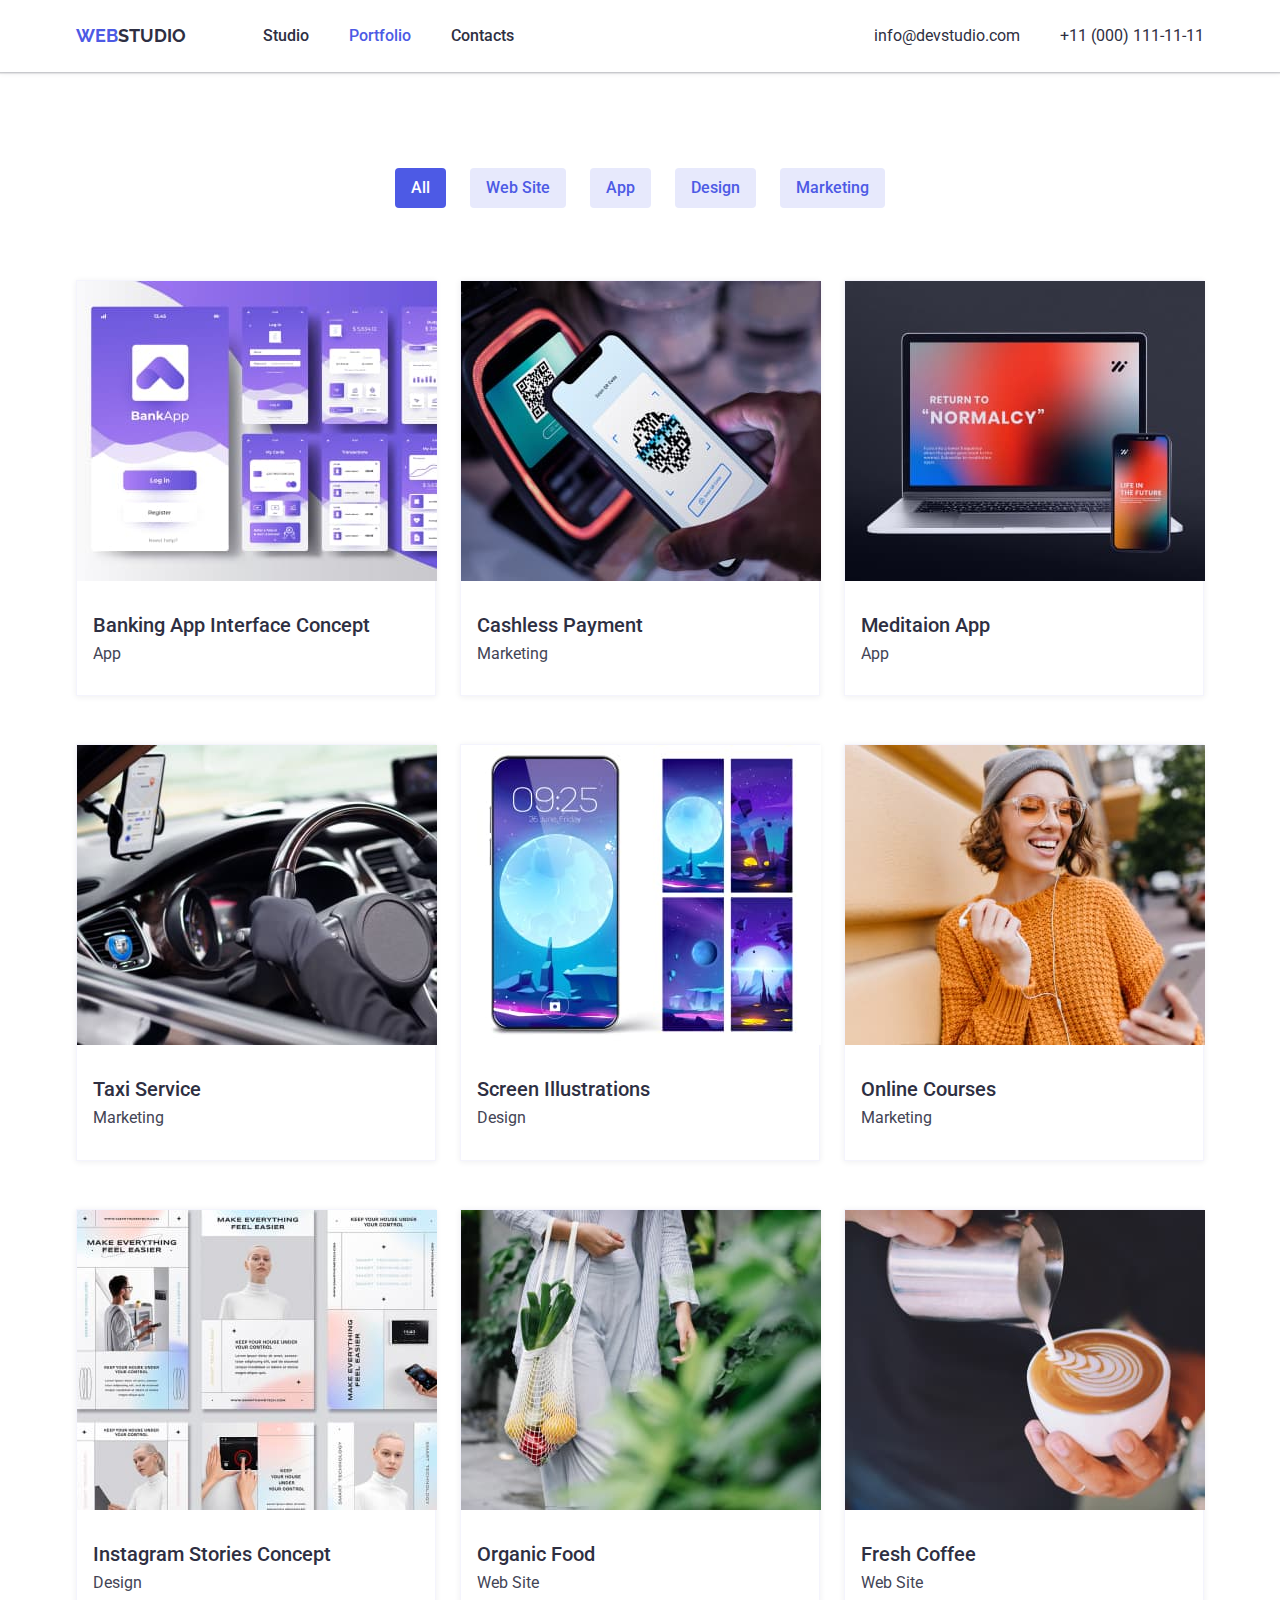
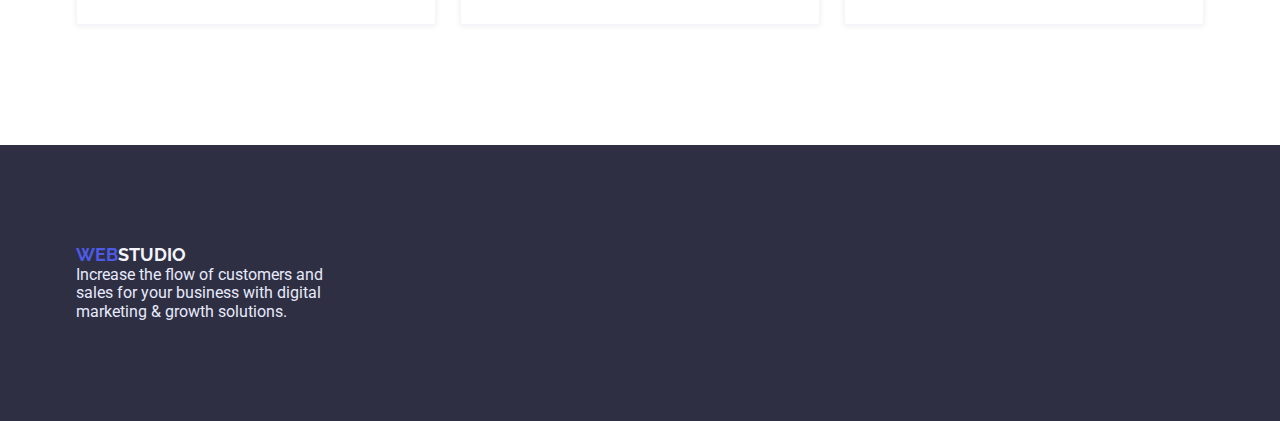
==== portfolio.html @ 1dbfd9e4 "Перенос проекта" ====
<!DOCTYPE html>
<html lang="en">
	<head>
		<meta charset="UTF-8" />
		<meta http-equiv="X-UA-Compatible" content="IE=edge" />
		<meta name="viewport" content="width=device-width, initial-scale=1.0" />
		<title>Portfolio</title>
		<link
			href="https://fonts.googleapis.com/css2?family=Raleway:wght@700&family=Roboto:wght@400;500;700;900&display=swap"
			rel="stylesheet"
		/>
		<link rel="stylesheet" href="./css/modern-normalize.css" />
		<link rel="stylesheet" href="./css/styles.css" />
	</head>
	<body>
		<header class="header">
			<div class="container main-nav">
				<a href="./index.html" class="logo">Web<span class="logo-dark">Studio</span></a>
				<nav>
					<ul class="site-nav list">
						<li class="item"><a href="./index.html" class="link underlineless">Studio</a></li>
						<li class="item"><a href="./portfolio.html" class="link underlineless current">Portfolio</a></li>
						<li class="item"><a href="" class="link underlineless">Contacts</a></li>
					</ul>
				</nav>
				<ul class="contact list">
					<li class="item"><a href="mailto:info@devstudio.com" class="link underlineless">info@devstudio.com</a></li>
					<li class="item"><a href="tel:+110001111111" class="link underlineless">+11 (000) 111-11-11</a></li>
				</ul>
			</div>
		</header>

		<main>
			<section class="section portfolio">
				<div class="container">
					<h1 class="section-title visually-hidden">Portfolio</h1>
					<ul class="filters-list list">
						<li class="filters">
							<button type="button" class="button primary">All</button>
						</li>
						<li class="filters">
							<button type="button" class="button secondary">Web Site</button>
						</li>
						<li class="filters">
							<button type="button" class="button secondary">App</button>
						</li>
						<li class="filters">
							<button type="button" class="button secondary">Design</button>
						</li>
						<li class="filters">
							<button type="button" class="button secondary">Marketing</button>
						</li>
					</ul>
					<ul class="list works">
						<li class="works-item shadow">
							<a href="" class="underlineless">
								<img
									src="./images/cards/card-01.jpg"
									alt="Banking App Interface Concept"
									width="360"
									class="card-img"
								/>
								<div class="cards"
									><h2 class="card-name">Banking App Interface Concept</h2> <p class="card-description">App</p></div
								>
							</a>
						</li>
						<li class="works-item shadow">
							<a href="" class="underlineless">
								<img src="./images/cards/card-02.jpg" alt="Cashless Payment" width="360" class="card-img" />
								<div class="cards"
									><h2 class="card-name">Cashless Payment</h2> <p class="card-description">Marketing</p></div
								>
							</a>
						</li>
						<li class="works-item shadow">
							<a href="" class="underlineless">
								<img src="./images/cards/card-03.jpg" alt="Meditaion App" width="360" class="card-img" />
								<div class="cards"><h2 class="card-name">Meditaion App</h2> <p class="card-description">App</p></div>
							</a>
						</li>
						<li class="works-item shadow">
							<a href="" class="underlineless">
								<img src="./images/cards/card-04.jpg" alt="Taxi Service" width="360" class="card-img" />
								<div class="cards"
									><h2 class="card-name">Taxi Service</h2> <p class="card-description">Marketing</p></div
								>
							</a>
						</li>
						<li class="works-item shadow">
							<a href="" class="underlineless">
								<img src="./images/cards/card-05.jpg" alt="Screen Illustrations" width="360" class="card-img" />
								<div class="cards"
									><h2 class="card-name">Screen Illustrations</h2> <p class="card-description">Design</p></div
								>
							</a>
						</li>
						<li class="works-item shadow">
							<a href="" class="underlineless">
								<img src="./images/cards/card-06.jpg" alt="Online Courses" width="360" class="card-img" />
								<div class="cards"
									><h2 class="card-name">Online Courses</h2> <p class="card-description">Marketing</p></div
								>
							</a>
						</li>
						<li class="works-item shadow">
							<a href="" class="underlineless">
								<img src="./images/cards/card-07.jpg" alt="Instagram Stories Concept" width="360" class="card-img" />
								<div class="cards"
									><h2 class="card-name">Instagram Stories Concept</h2> <p class="card-description">Design</p></div
								>
							</a>
						</li>
						<li class="works-item shadow">
							<a href="" class="underlineless">
								<img src="./images/cards/card-08.jpg" alt="Organic Food" width="360" class="card-img" />
								<div class="cards"
									><h2 class="card-name">Organic Food</h2> <p class="card-description">Web Site</p></div
								>
							</a>
						</li>
						<li class="works-item shadow">
							<a href="" class="underlineless">
								<img src="./images/cards/card-09.jpg" alt="Fresh Coffee" width="360" class="card-img" />
								<div class="cards"
									><h2 class="card-name">Fresh Coffee</h2> <p class="card-description">Web Site</p></div
								>
							</a>
						</li>
					</ul>
				</div>
			</section>
		</main>

		<footer class="footer">
			<div class="container">
				<a href="./index.html" class="logo">Web<span class="logo-light">Studio</span></a>
				<p>Increase the flow of customers and sales for your business with digital marketing & growth solutions.</p>
			</div>
		</footer>
	</body>
</html>
---- css/styles.css ----
/* Variable colors */

:root {
    --primary: #4D5AE5; /* CTAs, focused, active states, links */
    --dark: #2E2F42; /* overlays, shadows, headings */
    --success: #31D0AA; /* valid fields, success messages */
    --text: #434455; /* body text */
    --subtle-text: #8E8F99; /*helper text, deemphasized text */
    --accent: #E7E9FC; /* accent color, hairlines, subtle backgrounds */
    --light: #F4F4FD; /* light mode backgrounds, light mode dialogs/alerts */
    --white: #FFFFFF;
  }

/* General */

body {
    font-family: 'Roboto', sans-serif;
    font-size: 16px;  
    color: var(--text);
    background-color: var(--white);
}

h2 {
    margin: 0;
    padding: 0;

    text-align: center;
}

h1, h2, h3, p, ul {
    margin: 0;
    padding: 0;
}

.list {
    margin: 0;
    padding: 0;

    list-style: none;
}

.underlineless {
    text-decoration: none;
}

.visually-hidden { 
    position: absolute;
    width: 1px;
    height: 1px;
    margin: -1px;
    border: 0;
    padding: 0;
    clip: rect(0 0 0 0);
    overflow: hidden;
} 

.card-name ~ p {
    margin: 0;
}

/* Logo */

.logo {
    font-family: 'Raleway';
    font-size: 18px;
    font-weight: 700;
    text-transform: uppercase;
    text-decoration: none;
    color:  var(--primary);
}

.logo-dark {
    color: var(--dark);
}

.logo-light {
    color: var(--light);
}

/* Container */

.container {
    width: 1158px;
    margin: 0 auto;
    padding: 0px 15px;
}

.shadow {
    border: 0.5px solid #F4F4FD;
    box-shadow: 0px 1px 6px rgba(46, 47, 66, 0.08);
}

/* Main nav */

.header {
    background-color: #FFFFFF;
    box-shadow: 0px 2px 1px rgba(46, 47, 66, 0.08), 
            0px 1px 1px rgba(46, 47, 66, 0.16), 
            0px 1px 6px rgba(46, 47, 66, 0.08);
}

.main-nav {
display: flex;
align-items: center;
}

/* Site nav */

.site-nav {
    display: flex;
    margin-left: 77px;

    font-size: 16px;
    font-weight: 500;
    line-height: 1.5;
}

.site-nav .item:not(:last-child) {
    margin-right: 40px;
}

.site-nav .link {
    display: block;
    padding-top: 24px;
    padding-bottom: 24px;

    color:  var(--dark);
}

.site-nav .link:hover,
.site-nav .link:focus {
    color: var(--text);
}

.site-nav .link:active {
    color: var(--primary);
}

.site-nav .current {
    color: var(--primary);
}

/* Contacts */

.contact {
    display: flex;
    margin-left: auto;
}

.contact .item + .item {
    margin-left: 40px;
}

.contact .link {
    color: var(--dark);
}

.contact .link:hover, 
.contact .link:focus {
    color: var(--primary);
}

/* Hero */

.hero {
    padding-top: 192px;
    padding-bottom: 192px;

    color: var(--white);
    background-color: var(--dark);
    text-align: center;
}

.hero-title {
    margin-top: 0;
    margin-bottom: 48px;

    font-size: 56px;
    font-weight: 500;  
}

/* Section */

.section {
    padding-top: 120px;
    padding-bottom: 120px;
}

.section-adv {
    padding-top: 120px;
}

.section-title {
    margin-bottom: 72px;

    font-size: 36px;
    font-weight: 500;
    text-transform: capitalize;
    color: var(--dark);
}

.section.light {
    background-color: var(--light);
}

/* Advantage */

.advantage {
    margin-top: 0;
    margin-bottom: 8px;

    font-size: 24px;
    font-weight: 500;
    line-height: 1.2;  
    color: var(--dark);   
}

.advantage ~ p {
    line-height: 1.5;  
}

.advantage-list {
    display: flex;
}

.advantage-list .item {
    width: 264px;
}

.advantage-list .item:not(:last-child) {
    margin-right: 24px;
}

.advantage ~ p {
    margin: 0;
}

/* Dev Img */

.dev-img {
    display: flex;
}

.dev-img .item:not(:last-child) {
    margin-right: 24px;
}

.dev-img-item {
    display: block;
}

/* Team */

.team-list {
    display: flex;
}

.team-item:not(:last-child) {
    margin-right: 24px;    
}

.team-card {
    background-color: var(--white);
    text-align: center;
}

.team-name {
    padding-top: 32px;
    padding-bottom: 8px;
    font-size: 20px;
    font-weight: 500;
    line-height: 1.2;
    color: var(--dark);  
}

.team-item p {
    padding-bottom: 32px;
}

.team-img {
    display: block;
}

/* Button */

button {
    padding: 8px 16px;

    font-size: 16px;
    font-family: inherit;
    font-weight: 500;
    line-height: 1.5;
    border: 0px;
    border-radius: 4px;
    cursor: pointer;
}

.filters-list {
    display: flex;
    justify-content: center;
}

.filters:not(:last-child) {
    margin-right: 24px;
}

button.primary {
    color: var(--white);
    background-color: var(--primary);
}

button.primary:active {
    background-color: #404BBF;
}

button.secondary {
    color: var(--primary);
    background-color: var(--accent);
}

button.secondary:hover,
button.secondary:focus {
    color: var(--white);
    background-color: var(--primary);  
}

button.secondary:active {
    color: var(--white);
    background-color: #404BBF;
}

/* Portfolio */

.portfolio {
    padding-top: 96px;
    padding-bottom: 120px;
}

.works {
    margin-top: 72px;
}

.list.works {
    display: flex;
    flex-wrap: wrap;
}

.works-item {
    width: 360px;
    margin-right: 24px;
    margin-bottom: 48px;
}

.works-item:nth-child(3n) {
    margin-right: 0px;
}

.works-item:nth-last-child(-n+3) {
    margin-bottom: 0px;
}

.card-img {
    display: block;
}

.cards {
    padding-left: 16px;
    padding-right: 16px;
    background-color: var(--white);
    text-align: left;
}

.card-name {
    padding-top: 32px;
    padding-bottom: 8px;
    font-size: 20px;
    font-weight: 500;
    line-height: 1.2;
    text-align: left;
    color: var(--dark); 
}

.card-description {
    padding-bottom: 32px;
    color: var(--text);
}

/* Footer */

.footer {
    padding: 100px 0px;

    color: var(--accent);
    background-color: var(--dark);
}

.footer p {
margin-bottom: 0;
width: 264px;
}
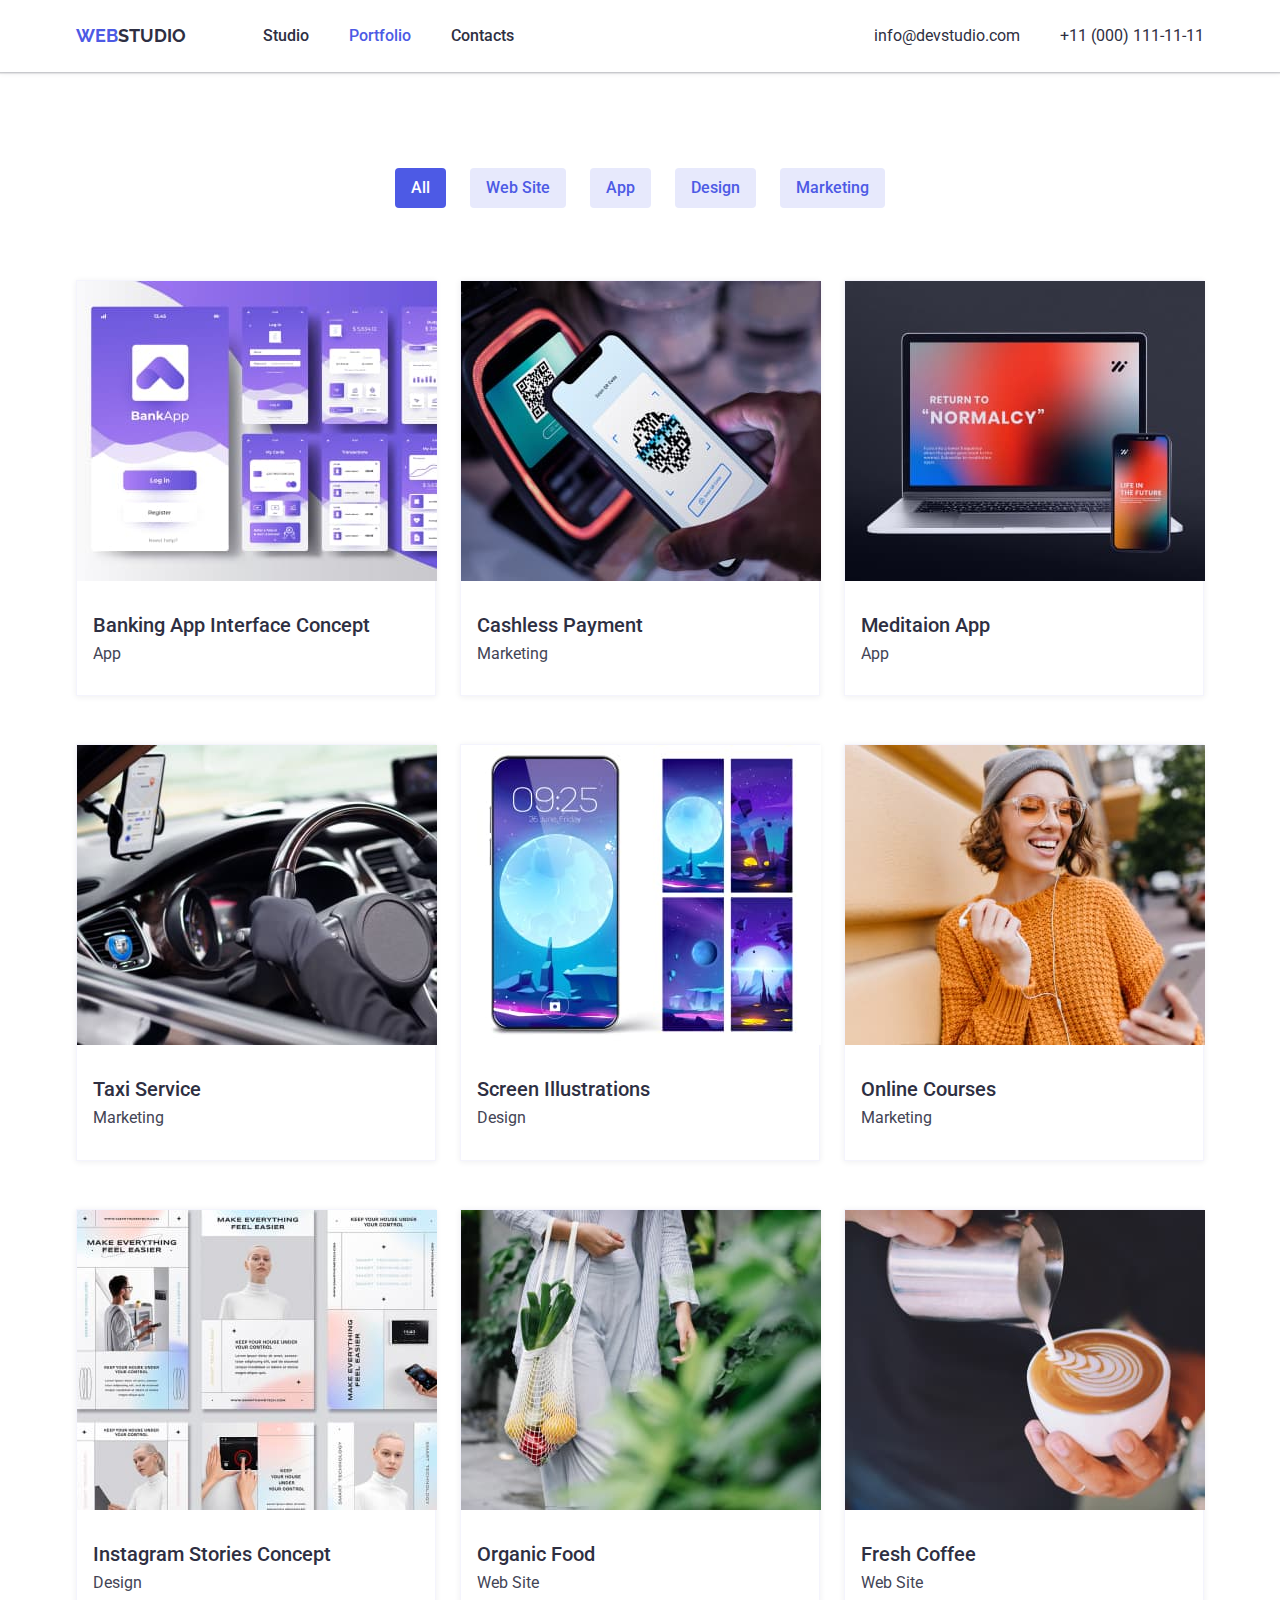
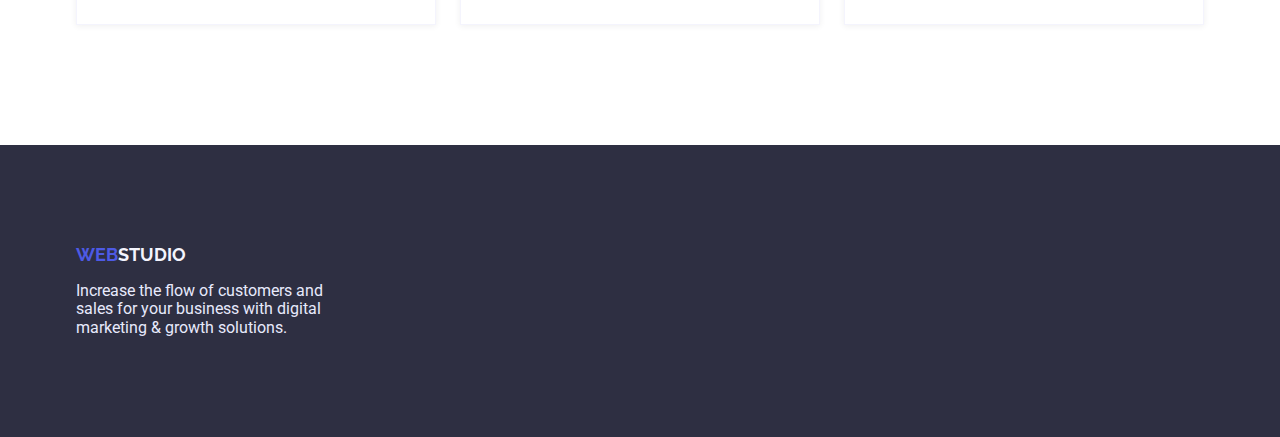
==== commit f2360b1e: "Коррекция нижнего лого + оптимизация отступов в карточках" ====
--- a/portfolio.html
+++ b/portfolio.html
@@ -134,7 +134,7 @@
 
 		<footer class="footer">
 			<div class="container">
-				<a href="./index.html" class="logo">Web<span class="logo-light">Studio</span></a>
+				<div class="logo-footer"><a href="./index.html" class="logo">Web<span class="logo-light">Studio</span></a></div>
 				<p>Increase the flow of customers and sales for your business with digital marketing & growth solutions.</p>
 			</div>
 		</footer>
--- a/css/styles.css
+++ b/css/styles.css
@@ -77,6 +77,11 @@
     color: var(--light);
 }
 
+.logo-footer {
+    display: block;
+    margin-bottom: 16px;
+}
+
 /* Container */
 
 .container {
@@ -262,19 +267,16 @@
 .team-card {
     background-color: var(--white);
     text-align: center;
+    padding-top: 32px;
+    padding-bottom: 32px;
 }
 
 .team-name {
-    padding-top: 32px;
     padding-bottom: 8px;
     font-size: 20px;
     font-weight: 500;
     line-height: 1.2;
     color: var(--dark);  
-}
-
-.team-item p {
-    padding-bottom: 32px;
 }
 
 .team-img {
@@ -368,10 +370,11 @@
     padding-right: 16px;
     background-color: var(--white);
     text-align: left;
+    padding-top: 32px;
+    padding-bottom: 32px;
 }
 
 .card-name {
-    padding-top: 32px;
     padding-bottom: 8px;
     font-size: 20px;
     font-weight: 500;
@@ -381,7 +384,6 @@
 }
 
 .card-description {
-    padding-bottom: 32px;
     color: var(--text);
 }
 
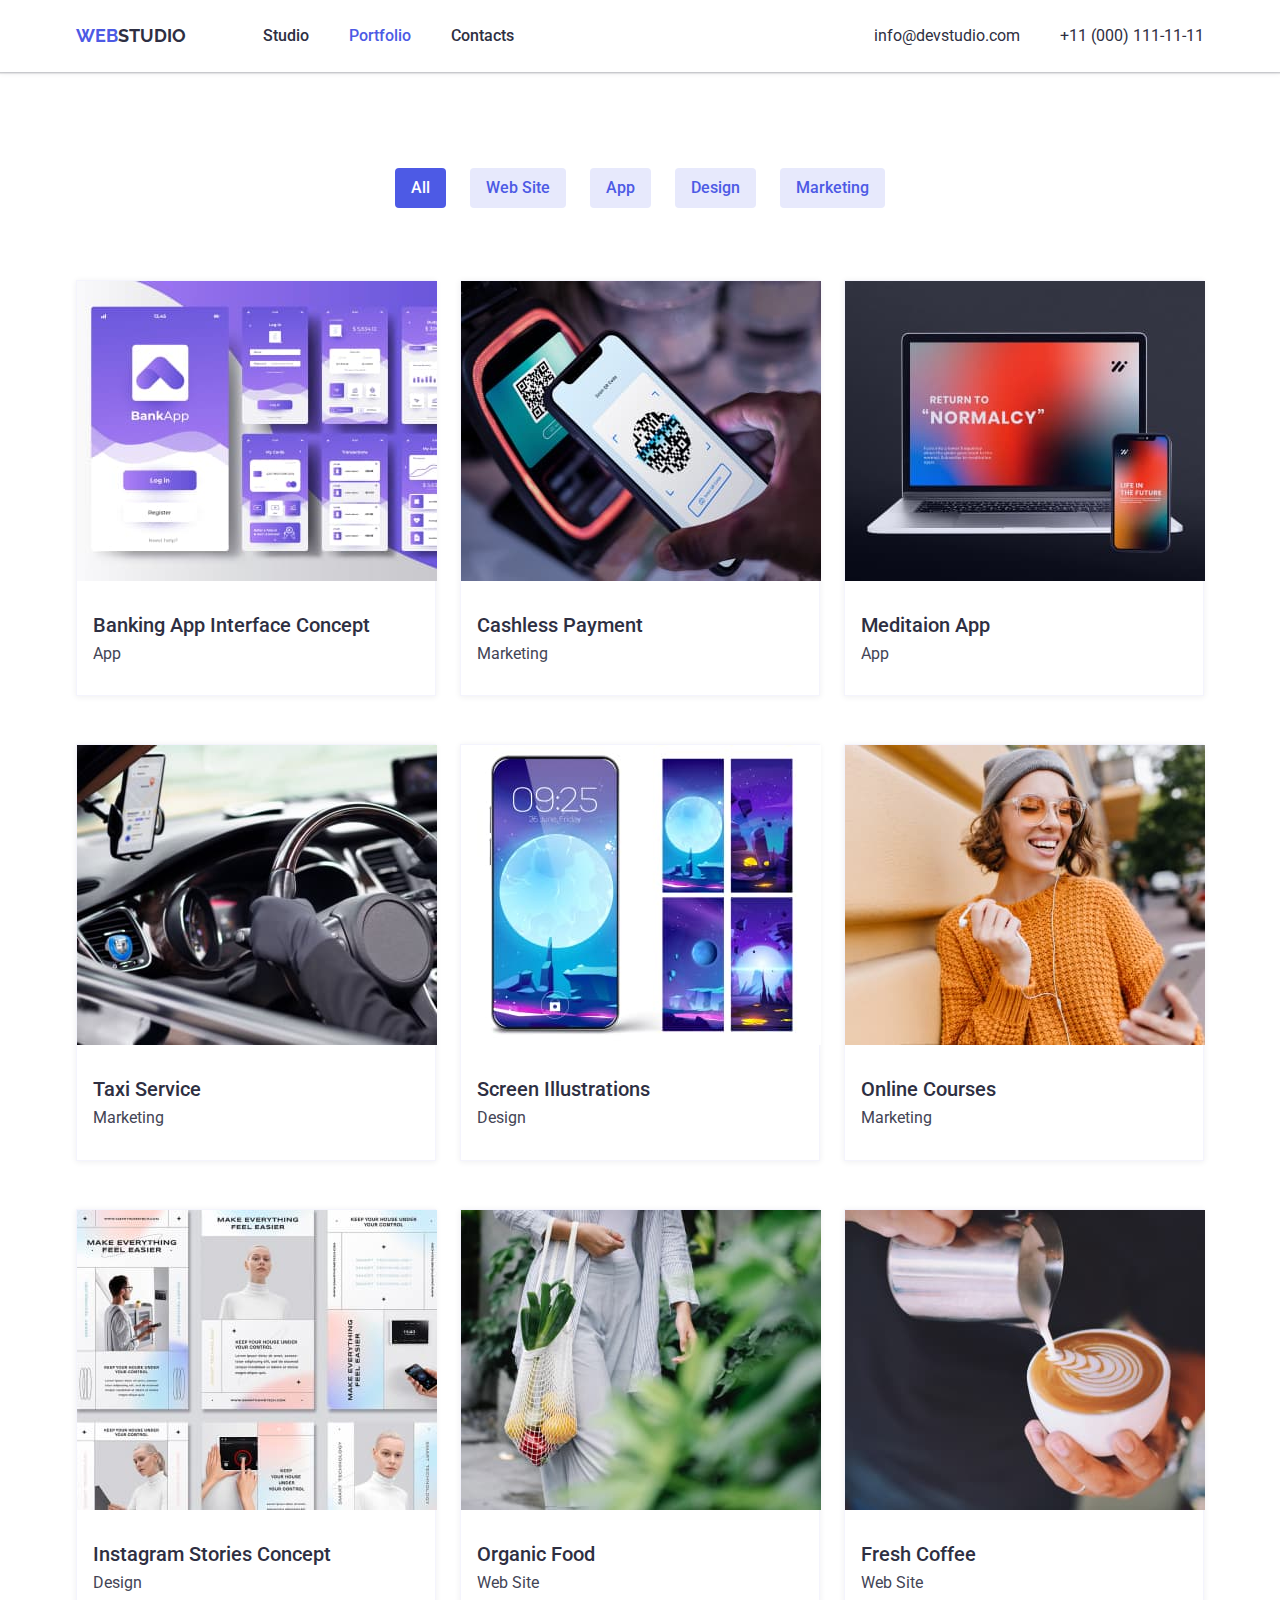
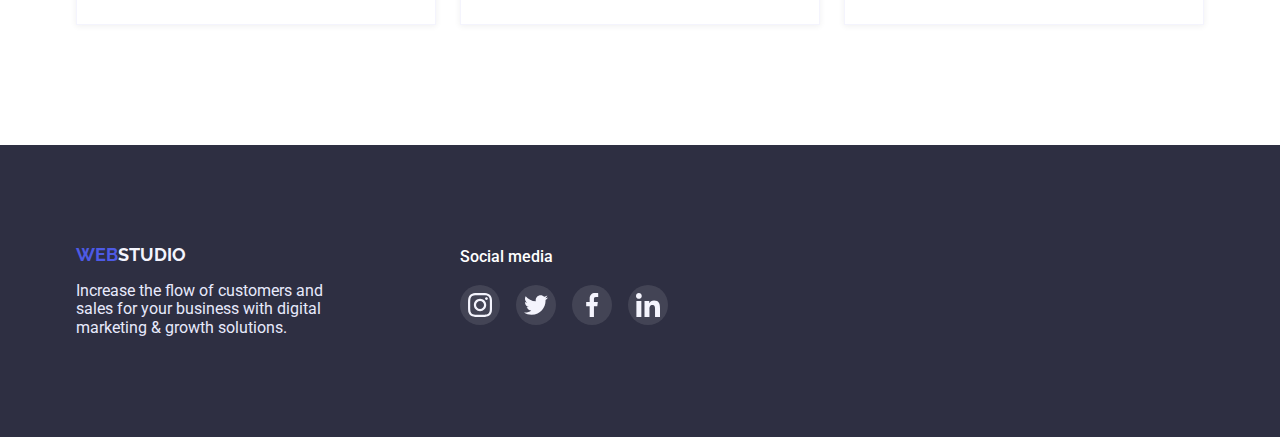
==== commit 55a6eee3: "Добавлены контакты команды, иконки преимуществ, герой" ====
--- a/portfolio.html
+++ b/portfolio.html
@@ -133,10 +133,37 @@
 		</main>
 
 		<footer class="footer">
-			<div class="container">
+			<div class="container footer-flex">
+				<div>
 				<div class="logo-footer"><a href="./index.html" class="logo">Web<span class="logo-light">Studio</span></a></div>
-				<p>Increase the flow of customers and sales for your business with digital marketing & growth solutions.</p>
-			</div>
+				<p class="footer-description">Increase the flow of customers and sales for your business with digital marketing & growth solutions.</p>
+				</div>
+				<div>
+				<p class="social-media">Social media</p>
+				<ul class="list social-media-list">
+					<li><a href="#inst" class="social-media-link">
+						<svg width="24" height="24">
+							<use href="./images/icons.svg#icon-inst"></use>
+						  </svg>	
+					</a></li>
+					<li><a href="#twit" class="social-media-link">
+						<svg width="24" height="24">
+							<use href="./images/icons.svg#icon-twit"></use>
+						  </svg>
+					</a></li>
+					<li><a href="#fb" class="social-media-link">
+						<svg width="24" height="24">
+							<use href="./images/icons.svg#icon-fb"></use>
+						  </svg>
+					</a></li>
+					<li><a href="#lnkd" class="social-media-link">
+						<svg width="24" height="24">
+							<use href="./images/icons.svg#icon-lnkd"></use>
+						  </svg>
+					</a></li>
+				</ul>
+				</div>
+			</div>			
 		</footer>
 	</body>
 </html>
--- a/css/styles.css
+++ b/css/styles.css
@@ -9,6 +9,7 @@
     --accent: #E7E9FC; /* accent color, hairlines, subtle backgrounds */
     --light: #F4F4FD; /* light mode backgrounds, light mode dialogs/alerts */
     --white: #FFFFFF;
+    --customers: #8e8f99;
   }
 
 /* General */
@@ -168,12 +169,21 @@
 /* Hero */
 
 .hero {
+    max-width: 1440px;
+    height: 600px;
+    margin-left: auto;
+    margin-right: auto;
     padding-top: 192px;
     padding-bottom: 192px;
 
+    background-image:linear-gradient(to right, rgba(46,47,66, 0.7), rgba(46,47,66, 0.7)), url(../images/hero-bg.jpg);
+    background-color: var(--dark);
+    background-repeat: no-repeat;
+    background-position: center;
+    background-size: cover;
+
+    text-align: center;
     color: var(--white);
-    background-color: var(--dark);
-    text-align: center;
 }
 
 .hero-title {
@@ -212,12 +222,21 @@
 
 .advantage {
     margin-top: 0;
-    margin-bottom: 8px;
+    margin: 8px 0;
 
     font-size: 24px;
     font-weight: 500;
     line-height: 1.2;  
     color: var(--dark);   
+}
+
+.advantage-icon {
+    width: 100%;
+    height: 112px;
+    background-color:var(--light);
+    display: flex;
+    align-items: center;
+    justify-content: center;
 }
 
 .advantage ~ p {
@@ -267,8 +286,11 @@
 .team-card {
     background-color: var(--white);
     text-align: center;
-    padding-top: 32px;
-    padding-bottom: 32px;
+    padding: 32px 16px;
+}
+
+.team-card p {
+    padding-bottom: 8px;
 }
 
 .team-name {
@@ -281,6 +303,49 @@
 
 .team-img {
     display: block;
+}
+
+.team-links {
+    display: flex;
+    justify-content: space-between;
+    align-items: center;
+    height: 48px;
+}
+
+.team-link {
+    display: block;
+    width: 40px;
+    height: 40px;
+    background-color: var(--primary);
+    border-radius: 50%;
+    display: flex;
+    justify-content: center;
+    align-items: center;
+}
+
+/* Customers */
+
+.customers {
+    display: flex;
+    justify-content: space-between;
+}
+
+.customer-item {
+    display: flex;
+    justify-content: center;
+    align-items: center;
+    width: 168px;
+    height: 88px;
+    border: 1px solid var(--subtle-text);
+    border-radius: 4px;
+    fill: var(--customers);
+}
+
+.customer-item:hover,
+.customer-item:focus {
+    border: 1px solid var(--primary);
+    border-radius: 4px;
+    fill: var(--primary);
 }
 
 /* Button */
@@ -396,7 +461,41 @@
     background-color: var(--dark);
 }
 
-.footer p {
+.footer-description {
 margin-bottom: 0;
+margin-right: 120px;
 width: 264px;
+}
+
+.footer-flex {
+    display: flex;
+}
+
+.social-media {
+    width: 208px;
+    color: var(--white);
+    font-weight: 500;
+    line-height: 1.5;
+    margin-bottom: 16px;
+}
+
+.social-media-list {
+    display: flex;
+    justify-content: space-between;
+}
+
+.social-media-link {
+    display: inline-block;
+    width: 40px;
+    height: 40px;
+    background-color: rgba(255, 255, 255, 0.1);
+    border-radius: 50%;
+    display: flex;
+    justify-content: center;
+    align-items: center;
+}
+
+.social-media-link:hover,
+.social-media-link:focus {
+    background-color: var(--success);
 }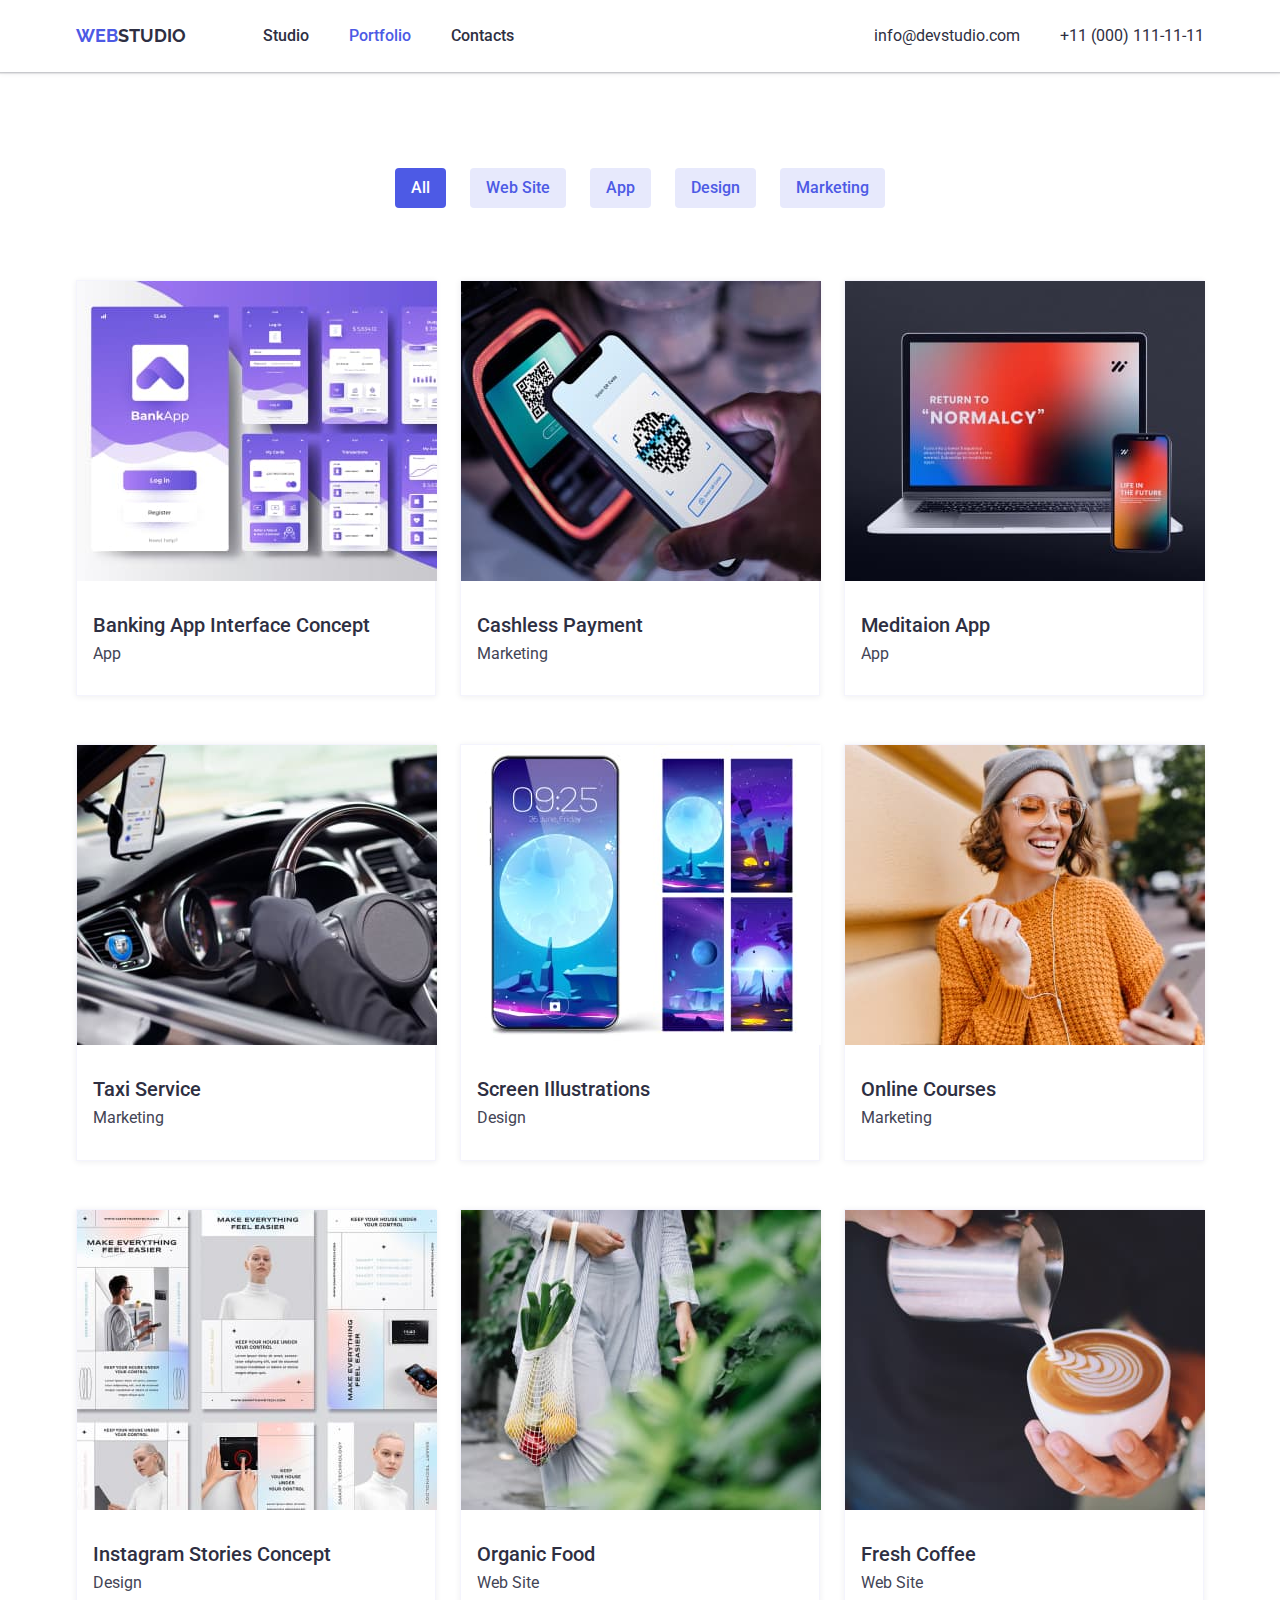
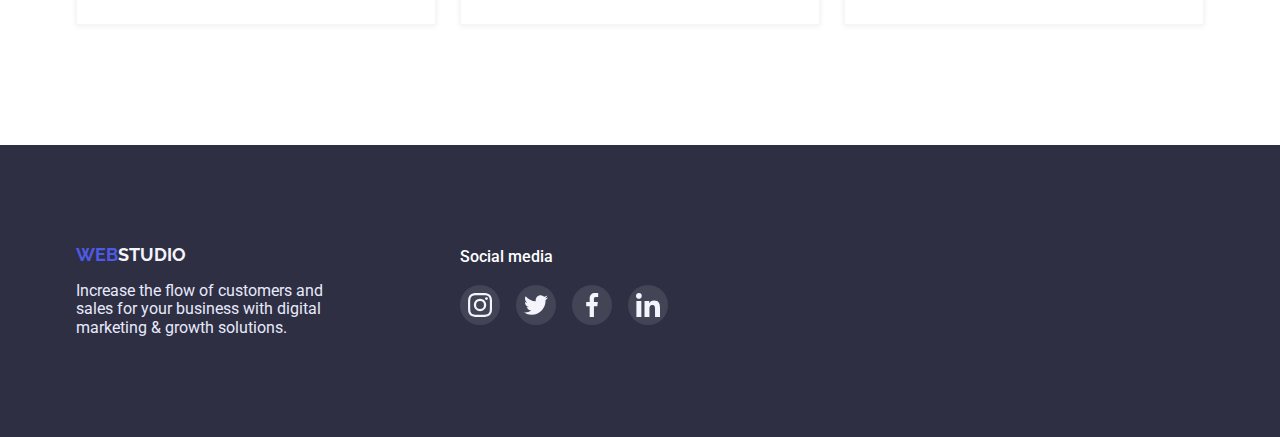
==== commit f754afad: "Оптимизация спрайта + форматирование Prettier" ====
--- a/portfolio.html
+++ b/portfolio.html
@@ -135,35 +135,43 @@
 		<footer class="footer">
 			<div class="container footer-flex">
 				<div>
-				<div class="logo-footer"><a href="./index.html" class="logo">Web<span class="logo-light">Studio</span></a></div>
-				<p class="footer-description">Increase the flow of customers and sales for your business with digital marketing & growth solutions.</p>
+					<div class="logo-footer"
+						><a href="./index.html" class="logo">Web<span class="logo-light">Studio</span></a></div
+					>
+					<p class="footer-description"
+						>Increase the flow of customers and sales for your business with digital marketing & growth solutions.</p
+					>
 				</div>
 				<div>
-				<p class="social-media">Social media</p>
-				<ul class="list social-media-list">
-					<li><a href="#inst" class="social-media-link">
-						<svg width="24" height="24">
-							<use href="./images/icons.svg#icon-inst"></use>
-						  </svg>	
-					</a></li>
-					<li><a href="#twit" class="social-media-link">
-						<svg width="24" height="24">
-							<use href="./images/icons.svg#icon-twit"></use>
-						  </svg>
-					</a></li>
-					<li><a href="#fb" class="social-media-link">
-						<svg width="24" height="24">
-							<use href="./images/icons.svg#icon-fb"></use>
-						  </svg>
-					</a></li>
-					<li><a href="#lnkd" class="social-media-link">
-						<svg width="24" height="24">
-							<use href="./images/icons.svg#icon-lnkd"></use>
-						  </svg>
-					</a></li>
-				</ul>
+					<p class="social-media">Social media</p>
+					<ul class="list social-media-list">
+						<li
+							><a href="#inst" class="social-media-link">
+								<svg width="24" height="24">
+									<use href="./images/icons.svg#icon-inst"></use>
+								</svg> </a
+						></li>
+						<li
+							><a href="#twit" class="social-media-link">
+								<svg width="24" height="24">
+									<use href="./images/icons.svg#icon-twit"></use>
+								</svg> </a
+						></li>
+						<li
+							><a href="#fb" class="social-media-link">
+								<svg width="24" height="24">
+									<use href="./images/icons.svg#icon-fb"></use>
+								</svg> </a
+						></li>
+						<li
+							><a href="#lnkd" class="social-media-link">
+								<svg width="24" height="24">
+									<use href="./images/icons.svg#icon-lnkd"></use>
+								</svg> </a
+						></li>
+					</ul>
 				</div>
-			</div>			
+			</div>
 		</footer>
 	</body>
 </html>
--- a/css/styles.css
+++ b/css/styles.css
@@ -362,6 +362,14 @@
     cursor: pointer;
 }
 
+.button:hover, .button:focus {
+    box-shadow: 0px 3px 1px rgba(0, 0, 0, 0.1), 0px 2px 1px rgba(0, 0, 0, 0.08), 0px 2px 2px rgba(0, 0, 0, 0.12);
+}
+
+.button-hero:hover, .button-hero:focus {
+    box-shadow: 0px 1px 6px rgba(46, 47, 66, 0.08), 0px 1px 1px rgba(46, 47, 66, 0.16), 0px 2px 1px rgba(46, 47, 66, 0.08);
+}
+
 .filters-list {
     display: flex;
     justify-content: center;
@@ -416,6 +424,11 @@
     width: 360px;
     margin-right: 24px;
     margin-bottom: 48px;
+}
+
+.works-item:hover {
+    border: 0.5px solid #F4F4FD;
+    box-shadow: 0px 1px 6px rgba(46, 47, 66, 0.08), 0px 1px 1px rgba(46, 47, 66, 0.16), 0px 2px 1px rgba(46, 47, 66, 0.08);
 }
 
 .works-item:nth-child(3n) {
